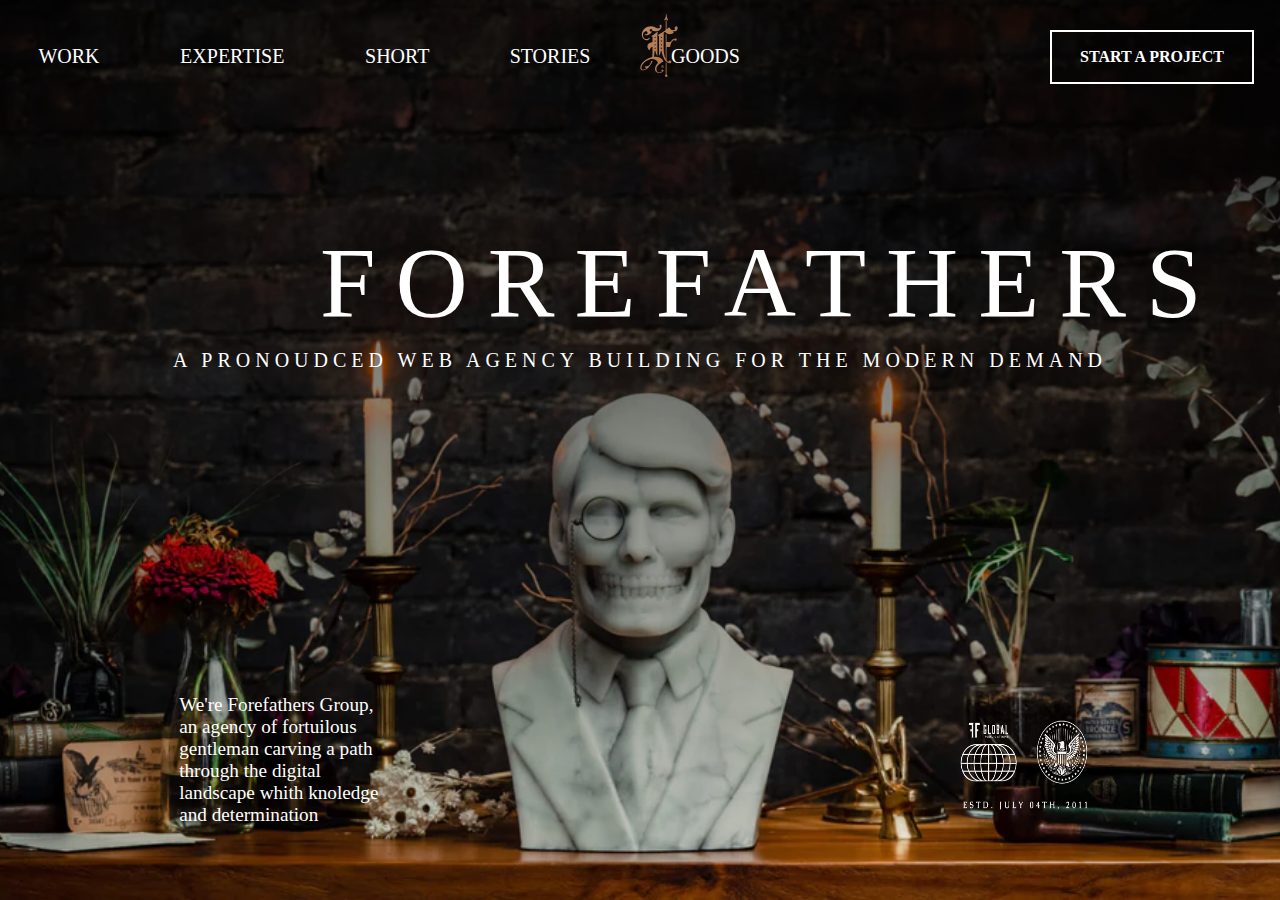
==== index.html @ 5d067c5d "commit" ====
<!DOCTYPE html>
<html lang="en">
<head>
    <meta charset="UTF-8">
    <link rel="stylesheet" href="style.css">
    <meta name="viewport" content="width=device-width, initial-scale=1.0">
    <title>Document</title>
</head>
<body>
    <div class="shadow"></div>
    <div class="menu">
        <il>WORK</il>
        <il>EXPERTISE</il>
        <il>SHORT STORIES</il>
        <il>GOODS</il>
    </div> 
<div class="container">
    <div class="card">
        <span style="font-family: Noto Sans Bengali;">START A PROJECT </span>
    </div>
</div>
    <div class="background">
        <div  class="title-text">FOREFATHERS</div>
    <div class="title">
        <span>A PRONOUDCED WEB AGENCY</span> <span>BUILDING FOR THE MODERN DEMAND</span>
    </div>
    <div class="emblame">
        <img src="./img/home-hero-emblems.png" alt="">
    </div>
    <div class="conteiner-logo">
    <div class="logo">
        <img class="logo" src="./img/logo.svg" alt="">
    </div>
    </div> 
    </div>
<div class="footer"> 
<P>
We're Forefathers Group,
an agency of fortuilous
gentleman carving a path
through the digital
landscape whith knoledge
and determination
</P>
</div>
</body>
</html>
---- style.css ----
body, html 
{

  height: 100%;
  margin: 0;

}

.shadow
{

  position: absolute;
  width: 100%;
  height: 100%;
  background: linear-gradient(to bottom, rgb(0,0,0,0.75) 2% ,rgb(0,0,0,0)98% );
  z-index: 0;
}

.background 
{

  background-image: url(./img/FFTablet_1100x.progressive.webp);
  height: 100%; 
  background-position: center;
  background-repeat: no-repeat;
  background-size: cover;

}

.title-text
{ 
  
  font-family: Young Serif;
  margin: 0;
  position: absolute;
  color: white;
  font-size: 100px;
  top: 25%;
  left: 25%;
  letter-spacing: 20px;
  text-align: justify

}

.title
{  
  font-size: 20px;
  margin: 0;
  color: white;
  position: absolute;
  top: 40%;
  left: 50%;
  margin-right: -50%;
  transform: translate(-50%, -50%);
  letter-spacing: 5px;
}

.menu
{
  font-family: Roboto Slab;
  font-size: 20px;
  font-weight: 500;
  color: white;
  position: absolute;
  top: 5%;
  left: 3%;
  word-spacing: 2cm;
}

.footer
{
  font-size: 120%;
  font-weight: 500;
  font-family: Raleway;
  color: white;
  position: absolute;
  margin: 0;
  top: 75%;
  left: 14%;
  margin-left: auto;
  margin-right: auto;
  width: 5.5cm;
  word-spacing: 1%;
}

.conteiner-logo
{

  width: 100%;
  height: 10%;
  display: flex;
  justify-content: center;
  align-items: center;
}

.logo
{

  position: absolute;
  width: auto;
  height: 7vh;
  z-index: 0;

}

/* .card
{
  height: 1.5%;
  text-align: center;
  color: white;
  position: absolute;
  border-style: solid;
  margin-top: 1.5%;
  left: 85%;
  width: 200px;
  padding: 10px;
  word-spacing: 2px;

  
} */

.emblame > img
{
  
  position: absolute;
  width: 10%;
  height: 10%;
  top: 80%;
  left: 75%;
}

/* .card::before
{
  background-color: white;
  width: 0%;
  height: 100%;
  transition: all 0.3s;
  z-index: -1;
}

.card:hover::before
{
  width: 100%;
} */

.container
{
  width: 200px;
  height: 50px;
  position: absolute;
  top: 30px;
  right: 30px;
  z-index: 0;
}

.card 
{
  position: relative;
  text-transform: uppercase;
  font-size: 16px;
  font-weight: 800;

  display: flex;
  justify-content: center;
  align-items: center;

  width: 200px;
  height: 50px;
  
  color: #ffffff;
  border: 2px solid #ffffff;
  transition: color 0.3s;
}

.card:hover 
{
  color: #0c0c0c;
  cursor: pointer;
}

.card::before 
{
  position: absolute;
  top: 0;
  left: 0;

  content: '';
  width: 0%;
  height: 100%;

  background: #ffffff;
  transition: all 0.3s;
  z-index: -1;
}

.card:hover::before 
{
  width: 100%;
}
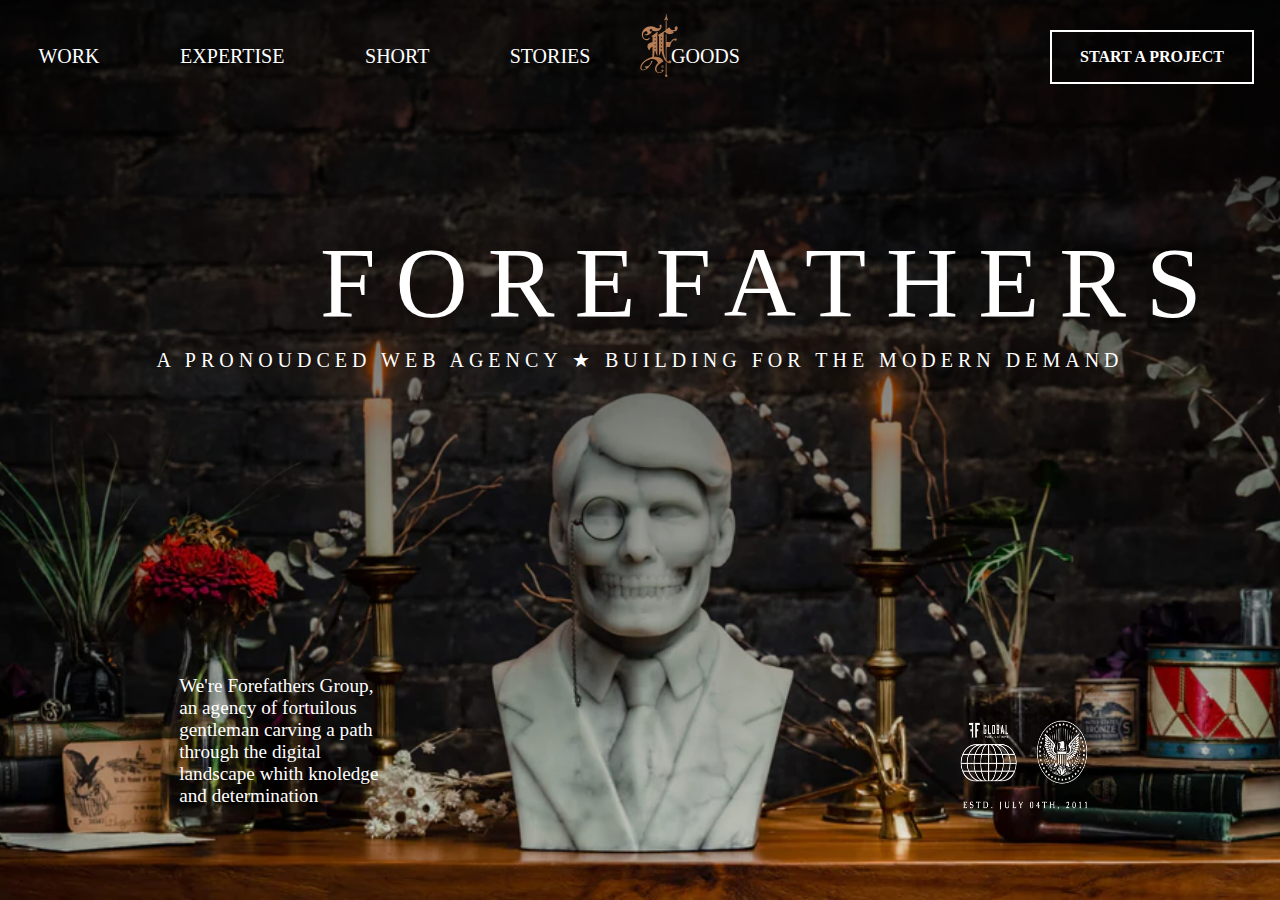
==== commit 3eaff4c3: "Update index.html" ====
--- a/index.html
+++ b/index.html
@@ -22,7 +22,7 @@
     <div class="background">
         <div  class="title-text">FOREFATHERS</div>
     <div class="title">
-        <span>A PRONOUDCED WEB AGENCY</span> <span>BUILDING FOR THE MODERN DEMAND</span>
+        <span>A PRONOUDCED WEB AGENCY &#9733; BUILDING FOR THE MODERN DEMAND</span>
     </div>
     <div class="emblame">
         <img src="./img/home-hero-emblems.png" alt="">
@@ -34,14 +34,14 @@
     </div> 
     </div>
 <div class="footer"> 
-<P>
+
 We're Forefathers Group,
 an agency of fortuilous
 gentleman carving a path
 through the digital
 landscape whith knoledge
 and determination
-</P>
+
 </div>
 </body>
-</html>+</html>
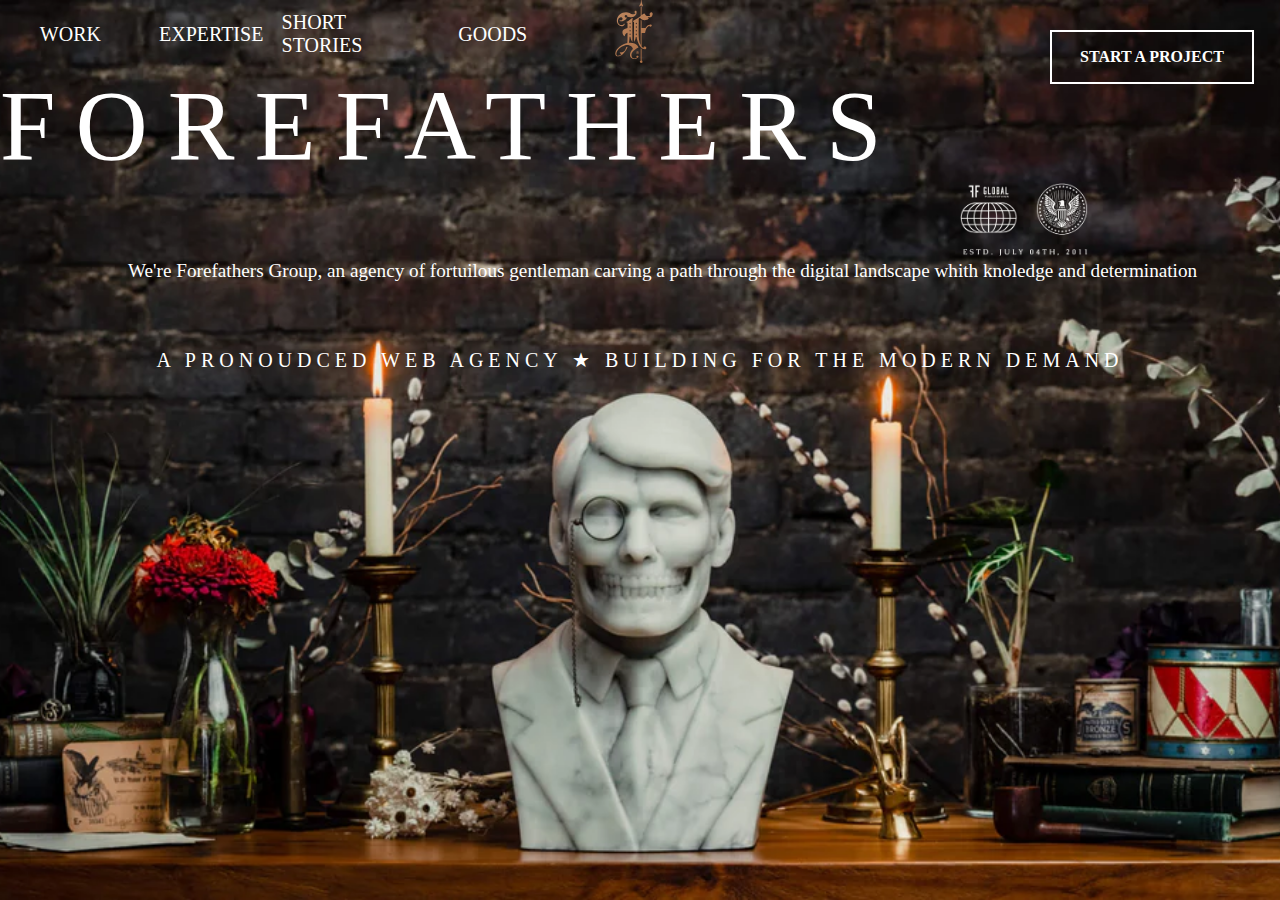
==== commit 80cc519a: "Update index.html" ====
--- a/index.html
+++ b/index.html
@@ -7,30 +7,25 @@
     <title>Document</title>
 </head>
 <body>
-    <div class="shadow"></div>
-    <div class="menu">
+
+    <div id="grid" class="menu">
         <il>WORK</il>
         <il>EXPERTISE</il>
         <il>SHORT STORIES</il>
         <il>GOODS</il>
+        <il><img class="logo" src="./img/logo.svg" alt=""></il>
     </div> 
 <div class="container">
     <div class="card">
         <span style="font-family: Noto Sans Bengali;">START A PROJECT </span>
     </div>
 </div>
-    <div class="background">
-        <div  class="title-text">FOREFATHERS</div>
+        <div class="title-text">FOREFATHERS</div>
     <div class="title">
         <span>A PRONOUDCED WEB AGENCY &#9733; BUILDING FOR THE MODERN DEMAND</span>
     </div>
     <div class="emblame">
         <img src="./img/home-hero-emblems.png" alt="">
-    </div>
-    <div class="conteiner-logo">
-    <div class="logo">
-        <img class="logo" src="./img/logo.svg" alt="">
-    </div>
     </div> 
     </div>
 <div class="footer"> 
--- a/style.css
+++ b/style.css
@@ -1,29 +1,14 @@
 body, html 
 {
 
-  height: 100%;
-  margin: 0;
-
-}
-
-.shadow
-{
-
-  position: absolute;
-  width: 100%;
-  height: 100%;
-  background: linear-gradient(to bottom, rgb(0,0,0,0.75) 2% ,rgb(0,0,0,0)98% );
-  z-index: 0;
-}
-
-.background 
-{
-
-  background-image: url(./img/FFTablet_1100x.progressive.webp);
-  height: 100%; 
-  background-position: center;
-  background-repeat: no-repeat;
-  background-size: cover;
+    background-image: url(./img/FFTablet_1100x.progressive.webp);
+    height: 100%; 
+    background-position: center;
+    background-repeat: no-repeat;
+    background-size: cover;
+    width: 100%;
+    height: 100%;
+    margin: 0;
 
 }
 
@@ -32,13 +17,21 @@
   
   font-family: Young Serif;
   margin: 0;
-  position: absolute;
   color: white;
   font-size: 100px;
-  top: 25%;
-  left: 25%;
   letter-spacing: 20px;
   text-align: justify
+}
+
+@media screen  and (max-width: 1200px) 
+{
+.title-text
+{
+
+  display: none;
+  
+}
+
 
 }
 
@@ -55,16 +48,48 @@
   letter-spacing: 5px;
 }
 
+@media screen and (max-width:1200px) 
+{
+.title
+{
+
+  top: 20%;
+
+}
+  
+
+}
+
+
 .menu
 {
   font-family: Roboto Slab;
   font-size: 20px;
   font-weight: 500;
   color: white;
-  position: absolute;
-  top: 5%;
-  left: 3%;
-  word-spacing: 2cm;
+}
+
+#grid
+{
+    width: 55%;
+    display: grid;
+    grid-template-columns: repeat(5,1fr);
+    align-items: center;
+    justify-items: center;
+}
+
+
+
+@media screen and (max-width:1200px) 
+{
+.menu
+{
+
+  left: 37%;
+
+}
+  
+
 }
 
 .footer
@@ -73,14 +98,22 @@
   font-weight: 500;
   font-family: Raleway;
   color: white;
-  position: absolute;
-  margin: 0;
-  top: 75%;
-  left: 14%;
-  margin-left: auto;
+  margin-bottom: 30%;
+  margin-left: 10%;
   margin-right: auto;
-  width: 5.5cm;
-  word-spacing: 1%;
+}
+
+@media screen and (max-width: 1200px) 
+{
+.footer
+{
+  font-size: 150%;
+  top: 24%;
+  left: 40%;
+  width: 1cm;
+  word-spacing: 1cm;
+}  
+
 }
 
 .conteiner-logo
@@ -93,15 +126,26 @@
   align-items: center;
 }
 
+
 .logo
 {
 
-  position: absolute;
-  width: auto;
+
   height: 7vh;
   z-index: 0;
 
 }
+
+@media screen and (max-width: 1200px) 
+{
+.logo
+{
+
+  height: unset;
+
+}
+}
+
 
 /* .card
 {
@@ -122,11 +166,12 @@
 .emblame > img
 {
   
-  position: absolute;
+position: relative;
   width: 10%;
   height: 10%;
   top: 80%;
   left: 75%;
+
 }
 
 /* .card::before
@@ -197,3 +242,15 @@
 {
   width: 100%;
 }
+
+
+@media screen and (max-width: 1200px) 
+{
+.card
+{
+
+  border: unset;
+  display: none;
+
+}
+}
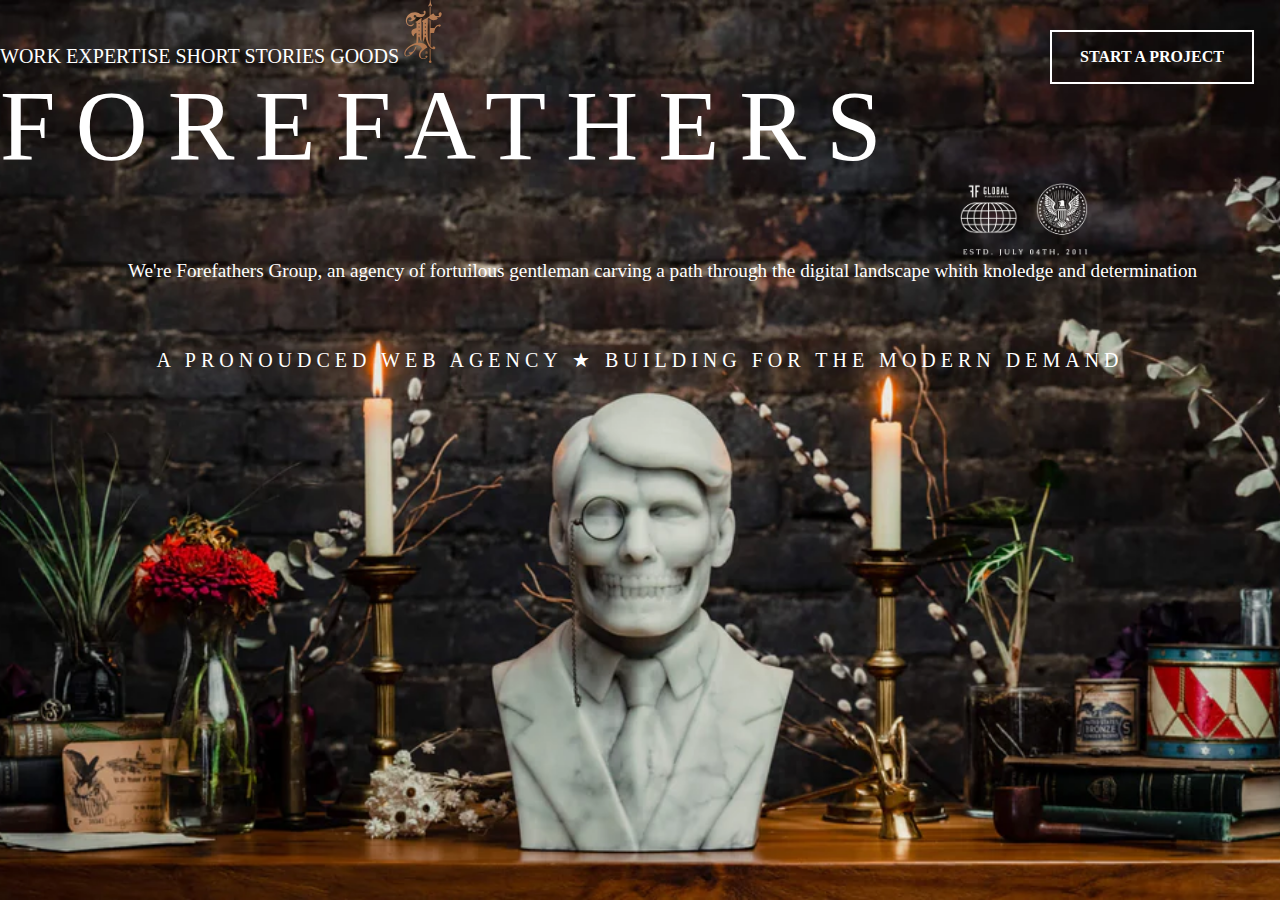
==== commit 1e089577: "Update index.html" ====
--- a/index.html
+++ b/index.html
@@ -8,7 +8,7 @@
 </head>
 <body>
 
-    <div id="grid" class="menu">
+    <div id="grid-m" class="menu">
         <il>WORK</il>
         <il>EXPERTISE</il>
         <il>SHORT STORIES</il>
@@ -20,9 +20,10 @@
         <span style="font-family: Noto Sans Bengali;">START A PROJECT </span>
     </div>
 </div>
-        <div class="title-text">FOREFATHERS</div>
-    <div class="title">
-        <span>A PRONOUDCED WEB AGENCY &#9733; BUILDING FOR THE MODERN DEMAND</span>
+<div id="grid-tt"> 
+    <div class="title-text">FOREFATHERS  <!--ПЕРЕМІСТИТИ ЦЕЙ ТЕКСТ В ЦЕНТР ЕКРАНА-->
+        <div class="title" id="grid-title">A PRONOUDCED WEB AGENCY &#9733; BUILDING FOR THE MODERN DEMAND</div>   
+    </div>
     </div>
     <div class="emblame">
         <img src="./img/home-hero-emblems.png" alt="">
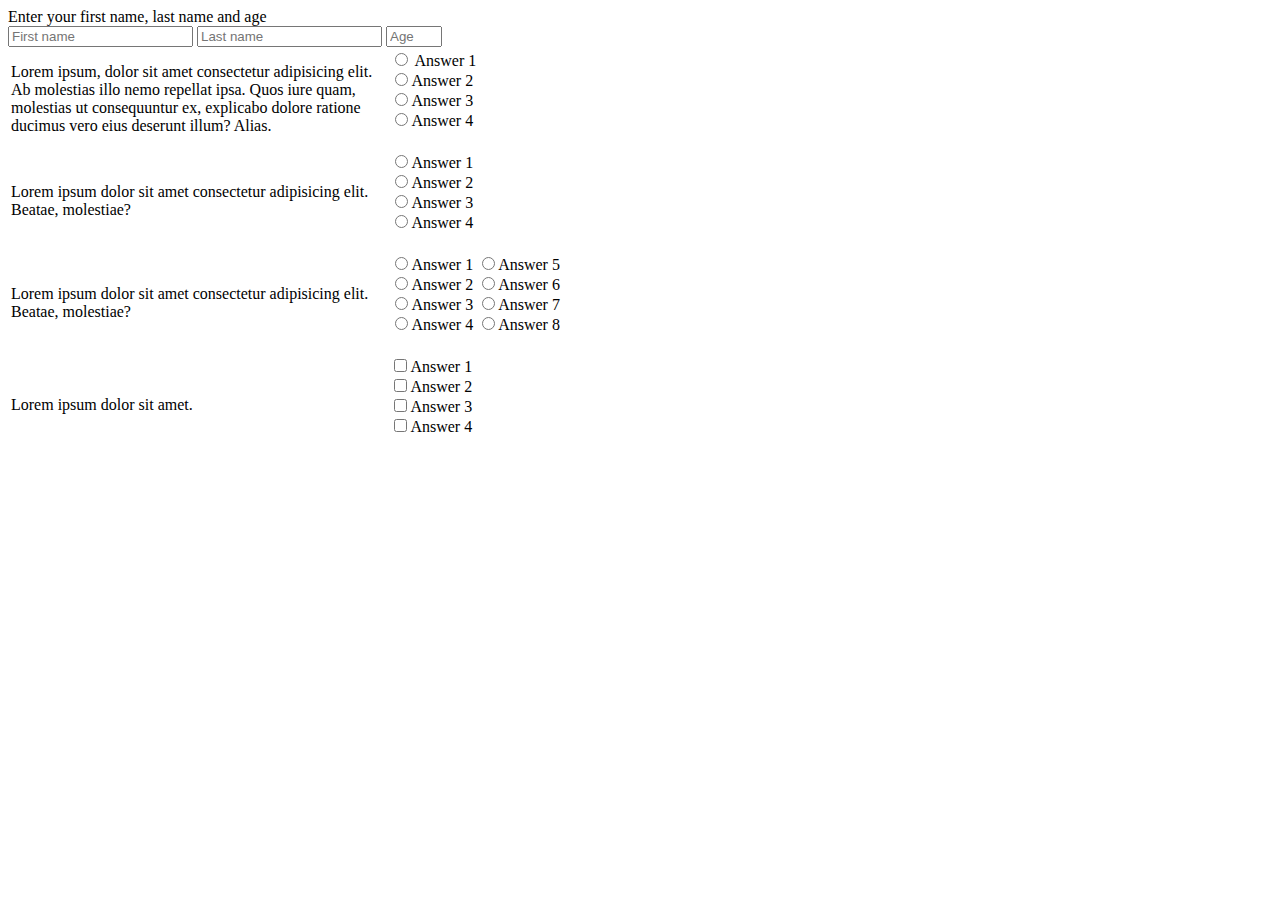
==== commit 304b0449: "Update index.html" ====
--- a/index.html
+++ b/index.html
@@ -2,42 +2,74 @@
 <html lang="en">
 <head>
     <meta charset="UTF-8">
-    <link rel="stylesheet" href="style.css">
     <meta name="viewport" content="width=device-width, initial-scale=1.0">
-    <title>Document</title>
+    <title>Answer_IT_Step_HW</title>
 </head>
 <body>
-
-    <div id="grid-m" class="menu">
-        <il>WORK</il>
-        <il>EXPERTISE</il>
-        <il>SHORT STORIES</il>
-        <il>GOODS</il>
-        <il><img class="logo" src="./img/logo.svg" alt=""></il>
-    </div> 
-<div class="container">
-    <div class="card">
-        <span style="font-family: Noto Sans Bengali;">START A PROJECT </span>
-    </div>
+<form>
+<div> <!--блок коду який відповідає за ввод даних-->
+   Enter your first name, last name and age
+    <br><input placeholder="First name"></td>
+    <input placeholder="Last name">
+    <input placeholder="Age" type="number" min="0" max="99">
 </div>
-<div id="grid-tt"> 
-    <div class="title-text">FOREFATHERS  <!--ПЕРЕМІСТИТИ ЦЕЙ ТЕКСТ В ЦЕНТР ЕКРАНА-->
-        <div class="title" id="grid-title">A PRONOUDCED WEB AGENCY &#9733; BUILDING FOR THE MODERN DEMAND</div>   
-    </div>
-    </div>
-    <div class="emblame">
-        <img src="./img/home-hero-emblems.png" alt="">
-    </div> 
-    </div>
-<div class="footer"> 
-
-We're Forefathers Group,
-an agency of fortuilous
-gentleman carving a path
-through the digital
-landscape whith knoledge
-and determination
-
+<div> <!--блок коду з опитуванням-->
+    <table>
+        <tr>
+            <td width="30%"> <!--перший блок коду з опитуванням-->
+                 Lorem ipsum, dolor sit amet consectetur adipisicing elit.
+                 Ab molestias illo nemo repellat ipsa. Quos iure quam, molestias ut consequuntur ex,
+                 explicabo dolore ratione ducimus vero eius deserunt illum? Alias.
+            </td>
+             <td>
+                 <input type="radio" name="Q1" id="Q1_A1"><label for="Q1_A1"> Answer 1</label>
+                 <br><input type="radio" name="Q1" id="Q1_A2"><label for="Q1_A2">Answer 2</label>
+                 <br><input type="radio" name="Q1" id="Q1_A3"><label for="Q1_A3">Answer 3</label>
+                 <br><input type="radio" name="Q1" id="Q1_A4"><label for="Q1_A4">Answer 4</label><br> <br>
+             </td>
+           </tr>
+           <tr>
+            <td width="30%"> <!--другий блок коду з опитуванням-->
+                Lorem ipsum dolor sit amet consectetur adipisicing elit. 
+                Beatae, molestiae?
+            </td>
+             <td>
+                 <input type="radio" name="Q2" id="Q2_A1"><label for="Q2_A1">Answer 1</label>
+                 <br><input type="radio" name="Q2" id="Q2_A2"><label for="Q2_A2">Answer 2</label> 
+                 <br><input type="radio" name="Q2" id="Q2_A3"><label for="Q2_A3">Answer 3</label> 
+                 <br><input type="radio" name="Q2" id="Q2_A4"><label for="Q2_A4">Answer 4</label><br> <br>
+             </td>
+           </tr>
+           <tr>
+            <td width="30%"><!--третій блок коду з опитуванням--> 
+                Lorem ipsum dolor sit amet consectetur adipisicing elit. 
+                Beatae, molestiae?
+            </td>
+             <td>
+                 <input type="radio" name="Q3" id="Q3_A1"><label for="Q3_A1">Answer 1</label>
+                 <input type="radio" name="Q3_size2" id="Q3_A5"><label for="Q3_A5">Answer 5</label>
+                 <br><input type="radio" name="Q3" id="Q3_A2"><label for="Q3_A2">Answer 2</label>
+                 <input type="radio" name="Q3_size2" id="Q3_A6"><label for="Q3_A6">Answer 6</label>  
+                 <br><input type="radio" name="Q3" id="Q3_A3"><label for="Q3_A3">Answer 3</label>
+                 <input type="radio" name="Q3_size2" id="Q3_A7"><label for="Q3_A7">Answer 7</label>  
+                 <br><input type="radio" name="Q3" id="Q3_A4"><label for="Q3_A4">Answer 4</label>
+                 <input type="radio" name="Q3_size2" id="Q3_A8"><label for="Q3_A8">Answer 8</label><br> <br>
+                </td>
+             </td>
+           </tr>
+           <tr>
+            <td width="30%"><!--четвертий блок коду з опитуванням-->
+                Lorem ipsum dolor sit amet.
+            </td>
+             <td>
+                 <input type="checkbox" name="Q4" id="Q4_A1"><label for="Q4_A1">Answer 1</label>
+                 <br><input type="checkbox" name="Q4" id="Q4_A2"><label for="Q4_A2">Answer 2</label>
+                 <br><input type="checkbox" name="Q4" id="Q4_A3"><label for="Q4_A3">Answer 3</label>
+                 <br><input type="checkbox" name="Q4" id="Q4_A4"><label for="Q4_A4">Answer 4</label><br> <br>
+             </td>
+           </tr>
+    </table>
 </div>
+</form>
 </body>
 </html>
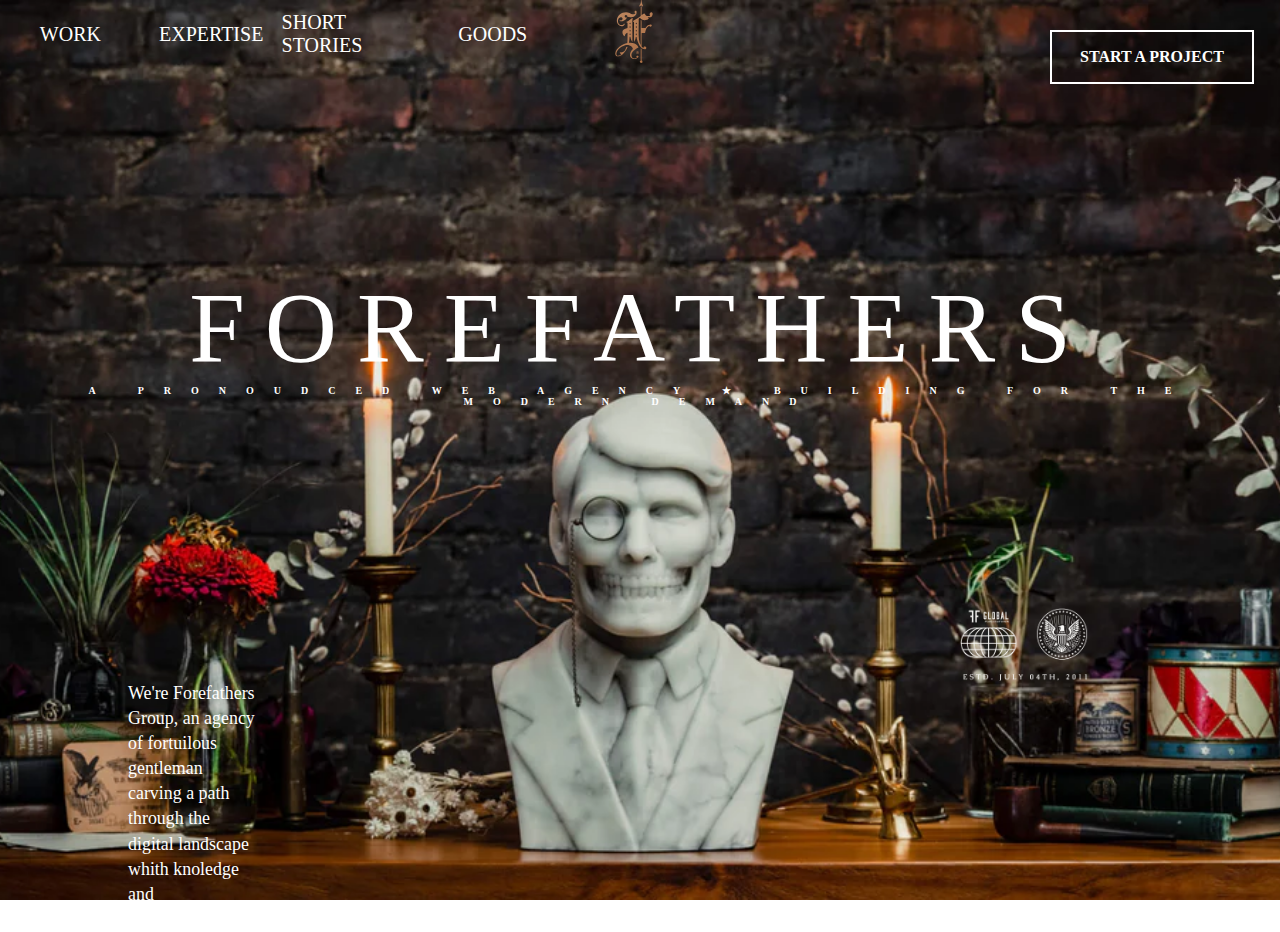
==== commit b13a371a: "Update index.html" ====
--- a/index.html
+++ b/index.html
@@ -2,74 +2,42 @@
 <html lang="en">
 <head>
     <meta charset="UTF-8">
+    <link rel="stylesheet" href="style.css">
     <meta name="viewport" content="width=device-width, initial-scale=1.0">
-    <title>Answer_IT_Step_HW</title>
+    <title>Document</title>
 </head>
 <body>
-<form>
-<div> <!--блок коду який відповідає за ввод даних-->
-   Enter your first name, last name and age
-    <br><input placeholder="First name"></td>
-    <input placeholder="Last name">
-    <input placeholder="Age" type="number" min="0" max="99">
+
+    <div id="grid-m" class="menu">
+        <il>WORK</il>
+        <il>EXPERTISE</il>
+        <il>SHORT STORIES</il>
+        <il>GOODS</il>
+        <il><img class="logo" src="./img/logo.svg" alt=""></il>
+    </div> 
+<div class="container">
+    <div class="card">
+        <span style="font-family: Noto Sans Bengali;">START A PROJECT </span>
+    </div>
 </div>
-<div> <!--блок коду з опитуванням-->
-    <table>
-        <tr>
-            <td width="30%"> <!--перший блок коду з опитуванням-->
-                 Lorem ipsum, dolor sit amet consectetur adipisicing elit.
-                 Ab molestias illo nemo repellat ipsa. Quos iure quam, molestias ut consequuntur ex,
-                 explicabo dolore ratione ducimus vero eius deserunt illum? Alias.
-            </td>
-             <td>
-                 <input type="radio" name="Q1" id="Q1_A1"><label for="Q1_A1"> Answer 1</label>
-                 <br><input type="radio" name="Q1" id="Q1_A2"><label for="Q1_A2">Answer 2</label>
-                 <br><input type="radio" name="Q1" id="Q1_A3"><label for="Q1_A3">Answer 3</label>
-                 <br><input type="radio" name="Q1" id="Q1_A4"><label for="Q1_A4">Answer 4</label><br> <br>
-             </td>
-           </tr>
-           <tr>
-            <td width="30%"> <!--другий блок коду з опитуванням-->
-                Lorem ipsum dolor sit amet consectetur adipisicing elit. 
-                Beatae, molestiae?
-            </td>
-             <td>
-                 <input type="radio" name="Q2" id="Q2_A1"><label for="Q2_A1">Answer 1</label>
-                 <br><input type="radio" name="Q2" id="Q2_A2"><label for="Q2_A2">Answer 2</label> 
-                 <br><input type="radio" name="Q2" id="Q2_A3"><label for="Q2_A3">Answer 3</label> 
-                 <br><input type="radio" name="Q2" id="Q2_A4"><label for="Q2_A4">Answer 4</label><br> <br>
-             </td>
-           </tr>
-           <tr>
-            <td width="30%"><!--третій блок коду з опитуванням--> 
-                Lorem ipsum dolor sit amet consectetur adipisicing elit. 
-                Beatae, molestiae?
-            </td>
-             <td>
-                 <input type="radio" name="Q3" id="Q3_A1"><label for="Q3_A1">Answer 1</label>
-                 <input type="radio" name="Q3_size2" id="Q3_A5"><label for="Q3_A5">Answer 5</label>
-                 <br><input type="radio" name="Q3" id="Q3_A2"><label for="Q3_A2">Answer 2</label>
-                 <input type="radio" name="Q3_size2" id="Q3_A6"><label for="Q3_A6">Answer 6</label>  
-                 <br><input type="radio" name="Q3" id="Q3_A3"><label for="Q3_A3">Answer 3</label>
-                 <input type="radio" name="Q3_size2" id="Q3_A7"><label for="Q3_A7">Answer 7</label>  
-                 <br><input type="radio" name="Q3" id="Q3_A4"><label for="Q3_A4">Answer 4</label>
-                 <input type="radio" name="Q3_size2" id="Q3_A8"><label for="Q3_A8">Answer 8</label><br> <br>
-                </td>
-             </td>
-           </tr>
-           <tr>
-            <td width="30%"><!--четвертий блок коду з опитуванням-->
-                Lorem ipsum dolor sit amet.
-            </td>
-             <td>
-                 <input type="checkbox" name="Q4" id="Q4_A1"><label for="Q4_A1">Answer 1</label>
-                 <br><input type="checkbox" name="Q4" id="Q4_A2"><label for="Q4_A2">Answer 2</label>
-                 <br><input type="checkbox" name="Q4" id="Q4_A3"><label for="Q4_A3">Answer 3</label>
-                 <br><input type="checkbox" name="Q4" id="Q4_A4"><label for="Q4_A4">Answer 4</label><br> <br>
-             </td>
-           </tr>
-    </table>
+<div id="grid-tt"> 
+    <div class="title-text">FOREFATHERS  <!--ПЕРЕМІСТИТИ ЦЕЙ ТЕКСТ В ЦЕНТР ЕКРАНА-->
+        <div class="title" id="grid-title">A PRONOUDCED WEB AGENCY &#9733; BUILDING FOR THE MODERN DEMAND</div>   
+    </div>
+    </div>
+    <div id="grid-e" class="emblame">
+        <img src="./img/home-hero-emblems.png" alt="">
+    </div> 
+    </div>
+<div id="grid-f" class="footer"> 
+
+We're Forefathers Group,
+an agency of fortuilous
+gentleman carving a path
+through the digital
+landscape whith knoledge
+and determination
+
 </div>
-</form>
 </body>
 </html>
--- a/style.css
+++ b/style.css
@@ -0,0 +1,271 @@
+body, html 
+{
+
+    background-image: url(./img/FFTablet_1100x.progressive.webp);
+    height: 100%; 
+    background-position: center;
+    background-repeat: no-repeat;
+    background-size: cover;
+    width: 100%;
+    height: 100%;
+    margin: 0;
+
+}
+
+.title-text 
+{ 
+                          /*  ПЕРЕМІСТИТИ ТЕКСТ  FOREFATHERS В ЦЕНТР ЕКРАНА */
+  font-family: Young Serif;
+  margin: 0;
+  color: white;
+  font-size: 100px;
+  letter-spacing: 20px;
+  text-align: center;
+  grid-row-start: 3;
+
+}
+
+#grid-tt
+{
+  height: 60%;
+  display: grid;
+  align-items: center;
+  justify-content: center;
+  grid-template-rows: repeat(5,1fr);
+}
+
+@media screen  and (max-width: 1200px) 
+{
+.title-text
+{
+
+  display: none;
+  
+}
+
+
+}
+
+.title
+{                
+  font-weight: 900;
+  font-size: 10%;
+  margin: 0;
+  color: white;
+  letter-spacing: 1%;
+  grid-row-start: 4;
+  grid-row-end: 5;
+}
+
+#grid-title
+{
+
+  height: 1%;
+  display: grid;
+  align-items: center;
+  justify-content: center;
+
+
+}
+
+@media screen and (max-width:1200px) 
+{
+.title
+{
+
+  top: 20%;
+
+}
+  
+
+}
+
+
+.menu
+{
+  font-family: Roboto Slab;
+  font-size: 20px;
+  font-weight: 500;
+  color: white;
+}
+
+#grid-m
+{
+    width: 55%;
+    display: grid;
+    grid-template-columns: repeat(5,1fr);
+    align-items: center;
+    justify-items: center;
+}
+
+  
+
+.footer
+{
+  line-height: 140%;
+  font-size: 112%;
+  font-weight: 500;
+  font-family: Raleway;
+  color: white;
+  display: grid;
+}
+
+#grid-f
+{
+  width: 10%;
+  margin-left: 10%;
+  
+}
+
+.conteiner-logo
+{
+
+  width: 100%;
+  height: 10%;
+  display: flex;
+  justify-content: center;
+  align-items: center;
+}
+
+
+.logo
+{
+
+
+  height: 7vh;
+  z-index: 0;
+
+}
+
+@media screen and (max-width: 1200px) 
+{
+.logo
+{
+
+  height: unset;
+
+}
+}
+
+
+/* .card
+{
+  height: 1.5%;
+  text-align: center;
+  color: white;
+  position: absolute;
+  border-style: solid;
+  margin-top: 1.5%;
+  left: 85%;
+  width: 200px;
+  padding: 10px;
+  word-spacing: 2px;
+
+  
+} */
+
+.emblame 
+{
+
+  display: gr;
+
+}
+
+.emblame > img
+{
+  
+position: relative;
+  width: 10%;
+  height: 10%;
+  top: 80%;
+  left: 75%;
+  display: grid;
+}
+
+#grid-f
+{
+
+ 
+
+}
+
+/* .card::before
+{
+  background-color: white;
+  width: 0%;
+  height: 100%;
+  transition: all 0.3s;
+  z-index: -1;
+}
+
+.card:hover::before
+{
+  width: 100%;
+} */
+
+.container
+{
+  width: 200px;
+  height: 50px;
+  position: absolute;
+  top: 30px;
+  right: 30px;
+  z-index: 0;
+}
+
+.card 
+{
+  position: relative;
+  text-transform: uppercase;
+  font-size: 16px;
+  font-weight: 800;
+
+  display: flex;
+  justify-content: center;
+  align-items: center;
+
+  width: 200px;
+  height: 50px;
+  
+  color: #ffffff;
+  border: 2px solid #ffffff;
+  transition: color 0.3s;
+}
+
+.card:hover 
+{
+  color: #0c0c0c;
+  cursor: pointer;
+}
+
+.card::before 
+{
+  position: absolute;
+  top: 0;
+  left: 0;
+
+  content: '';
+  width: 0%;
+  height: 100%;
+
+  background: #ffffff;
+  transition: all 0.3s;
+  z-index: -1;
+}
+
+.card:hover::before 
+{
+  width: 100%;
+}
+
+
+@media screen and (max-width: 1200px) 
+{
+.card
+{
+
+  border: unset;
+  display: none;
+
+}
+}
